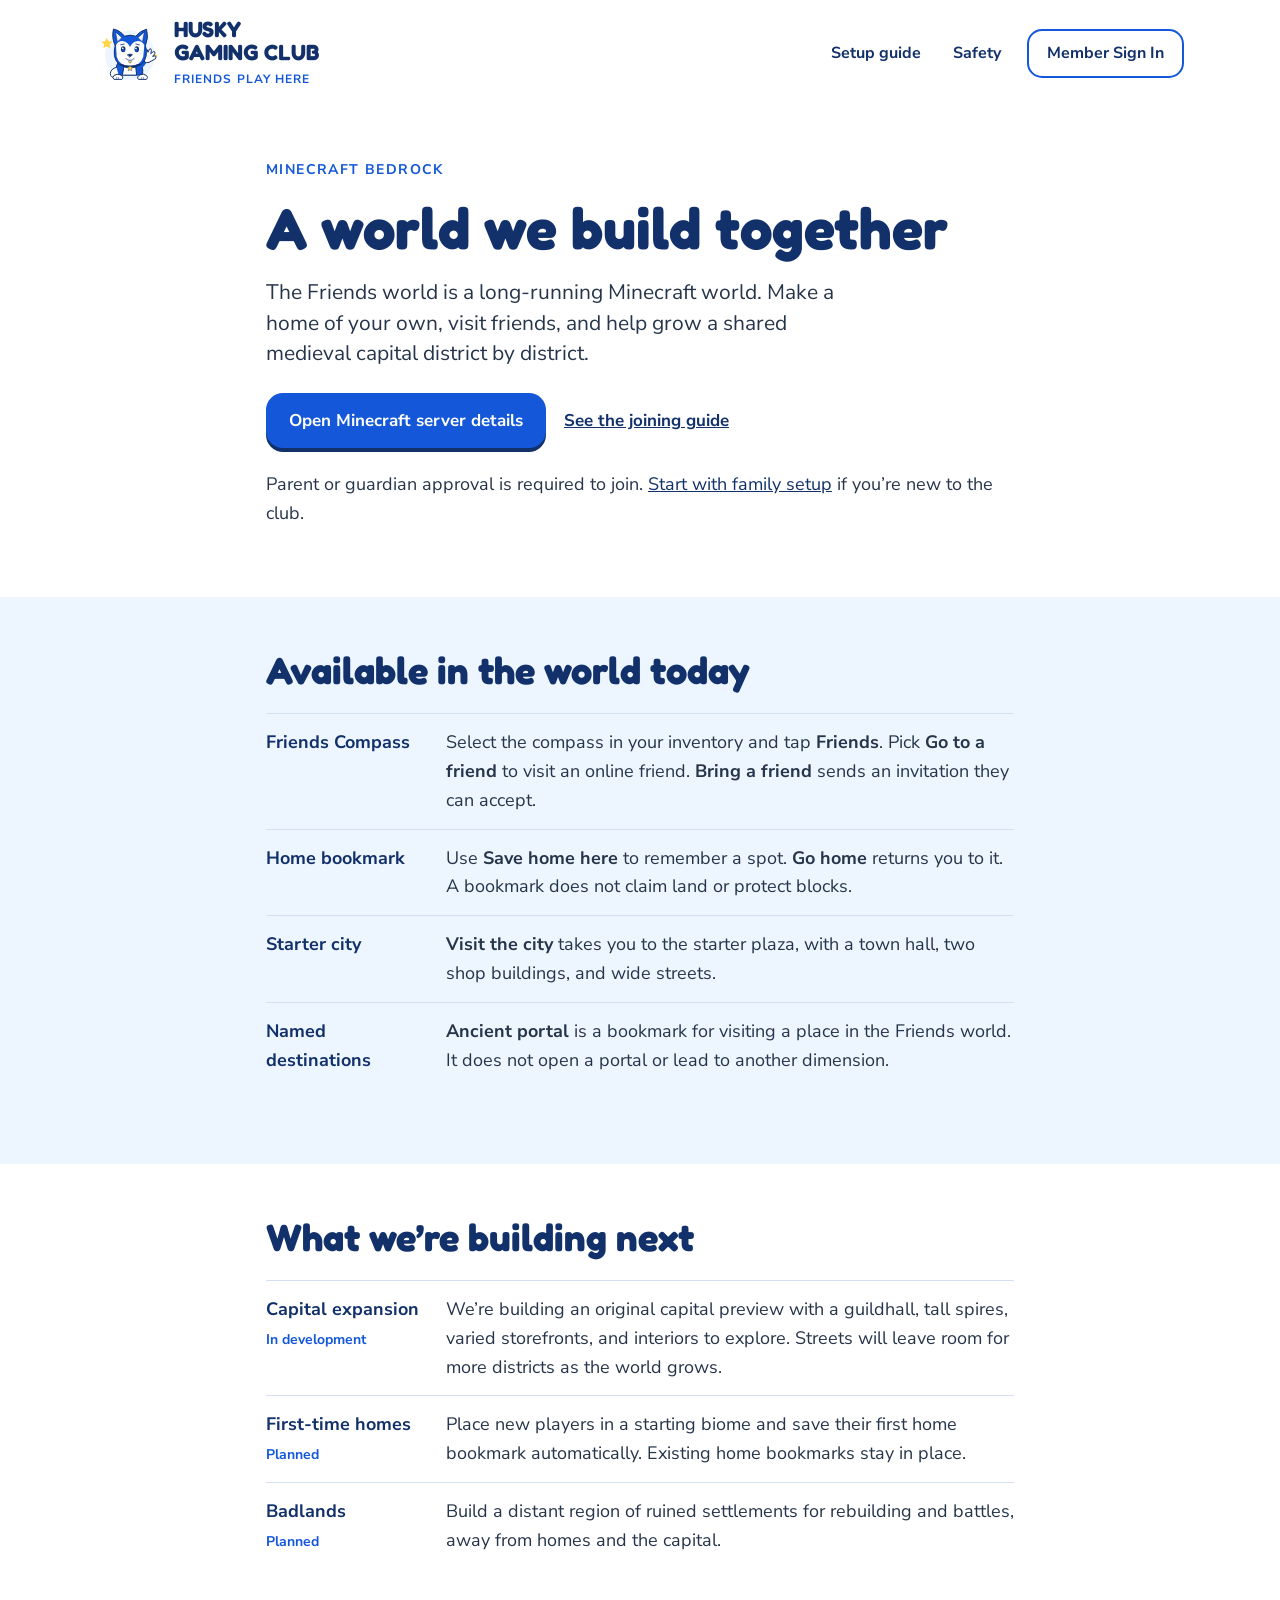
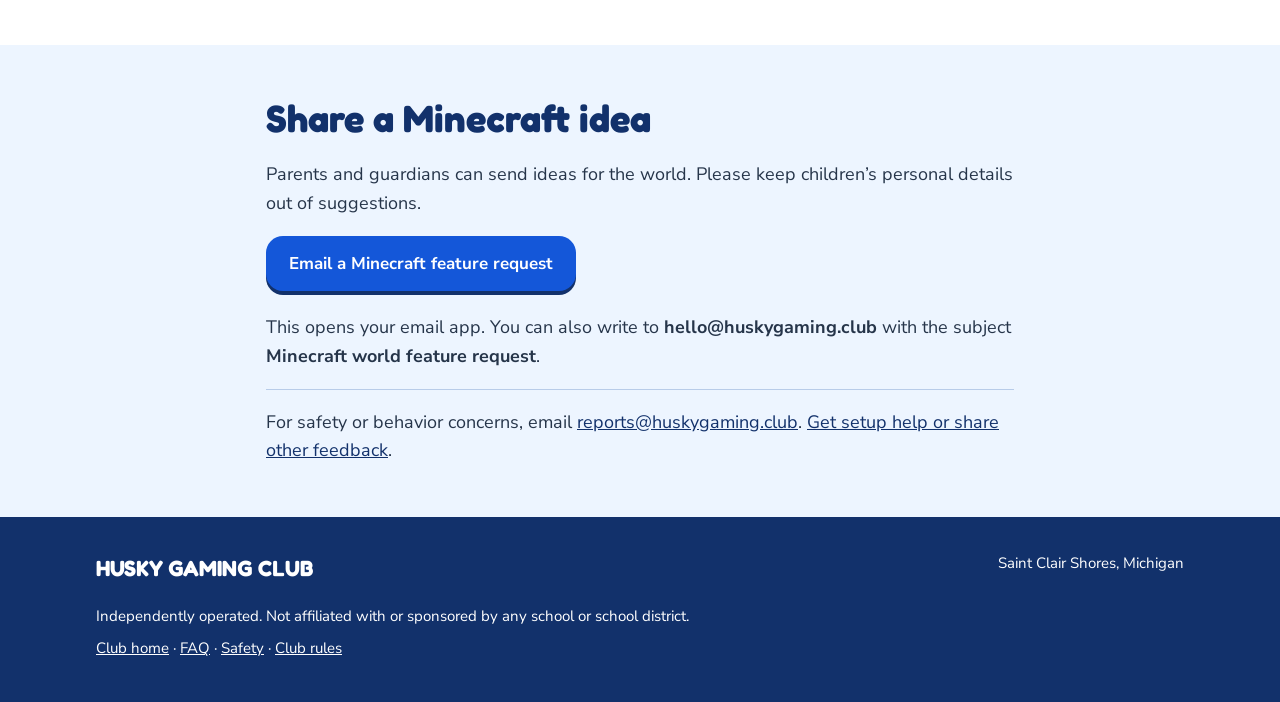
==== site/minecraft/index.html @ 35698ff7 "Add public Minecraft Friends world guide" ====
<!doctype html>
<html lang="en">
<head>
  <meta charset="utf-8">
  <meta name="viewport" content="width=device-width, initial-scale=1">
  <meta name="description" content="Explore Husky Gaming Club’s shared Minecraft Bedrock world, Friends Compass, home bookmarks, and plans for the capital.">
  <meta name="theme-color" content="#1457D9">
  <meta http-equiv="Content-Security-Policy" content="default-src 'self'; script-src 'self'; style-src 'self'; img-src 'self'; connect-src 'none'; object-src 'none'; base-uri 'none'; form-action 'none'">
  <title>Minecraft Friends World | Husky Gaming Club</title>
  <link rel="icon" href="../favicon.svg?v=blue-white-1" type="image/svg+xml">
  <link rel="stylesheet" href="../styles.css?v=20261114-minecraft">
</head>
<body>
  <a class="skip-link" href="#main">Skip to content</a>
  <header class="wrap masthead">
    <a href="../" class="brand" aria-label="Husky Gaming Club home"><img src="../mascot.svg" alt=""><span>HUSKY<br>GAMING CLUB<small>FRIENDS PLAY HERE</small></span></a>
    <nav aria-label="Main navigation">
      <a href="../#minecraft-setup">Setup guide</a>
      <a href="../#safety">Safety</a>
      <a class="signin" href="https://talk.huskygaming.club/apps/huskyclub/family">Member Sign In</a>
    </nav>
  </header>
  <main id="main" class="minecraft-page">
    <section class="info-section" aria-labelledby="world-title">
      <div class="wrap info-inner">
        <p class="eyebrow">MINECRAFT BEDROCK</p>
        <h1 id="world-title">A world we build together</h1>
        <p class="intro">The Friends world is a long-running Minecraft world. Make a home of your own, visit friends, and help grow a shared medieval capital district by district.</p>
        <div class="actions">
          <a class="button" href="https://talk.huskygaming.club/apps/huskyclub/play">Open Minecraft server details</a>
          <a class="text-link" href="../#minecraft-setup">See the joining guide</a>
        </div>
        <p>Parent or guardian approval is required to join. <a href="../#get-started">Start with family setup</a> if you’re new to the club.</p>
      </div>
    </section>
    <section class="info-section rules-section" aria-labelledby="live-title">
      <div class="wrap info-inner">
        <h2 id="live-title">Available in the world today</h2>
        <dl class="oversight-list">
          <div><dt>Friends Compass</dt><dd>Select the compass in your inventory and tap <strong>Friends</strong>. Pick <strong>Go to a friend</strong> to visit an online friend. <strong>Bring a friend</strong> sends an invitation they can accept.</dd></div>
          <div><dt>Home bookmark</dt><dd>Use <strong>Save home here</strong> to remember a spot. <strong>Go home</strong> returns you to it. A bookmark does not claim land or protect blocks.</dd></div>
          <div><dt>Starter city</dt><dd><strong>Visit the city</strong> takes you to the starter plaza, with a town hall, two shop buildings, and wide streets.</dd></div>
          <div><dt>Named destinations</dt><dd><strong>Ancient portal</strong> is a bookmark for visiting a place in the Friends world. It does not open a portal or lead to another dimension.</dd></div>
        </dl>
      </div>
    </section>
    <section class="info-section" aria-labelledby="roadmap-title">
      <div class="wrap info-inner">
        <h2 id="roadmap-title">What we’re building next</h2>
        <dl class="oversight-list">
          <div><dt>Capital expansion<br><small>In development</small></dt><dd>We’re building an original capital preview with a guildhall, tall spires, varied storefronts, and interiors to explore. Streets will leave room for more districts as the world grows.</dd></div>
          <div><dt>First-time homes<br><small>Planned</small></dt><dd>Place new players in a starting biome and save their first home bookmark automatically. Existing home bookmarks stay in place.</dd></div>
          <div><dt>Badlands<br><small>Planned</small></dt><dd>Build a distant region of ruined settlements for rebuilding and battles, away from homes and the capital.</dd></div>
        </dl>
      </div>
    </section>
    <section class="info-section rules-section" aria-labelledby="ideas-title">
      <div class="wrap info-inner">
        <h2 id="ideas-title">Share a Minecraft idea</h2>
        <p>Parents and guardians can send ideas for the world. Please keep children’s personal details out of suggestions.</p>
        <div class="actions">
          <a class="button" href="mailto:hello@huskygaming.club?subject=Minecraft%20world%20feature%20request">Email a Minecraft feature request</a>
        </div>
        <p>This opens your email app. You can also write to <strong>hello@huskygaming.club</strong> with the subject <strong>Minecraft world feature request</strong>.</p>
        <p class="report-note">For safety or behavior concerns, email <a href="mailto:reports@huskygaming.club">reports@huskygaming.club</a>. <a href="../#feedback">Get setup help or share other feedback</a>.</p>
      </div>
    </section>
  </main>
  <footer>
    <div class="wrap">
      <div class="footer-top"><strong>HUSKY GAMING CLUB</strong><span>Saint Clair Shores, Michigan</span></div>
      <p>Independently operated. Not affiliated with or sponsored by any school or school district.</p>
      <p><a href="../">Club home</a> · <a href="../#faq">FAQ</a> · <a href="../#safety">Safety</a> · <a href="../#rules">Club rules</a></p>
    </div>
  </footer>
</body>
</html>
---- site/styles.css ----
@font-face{font-family:Fredoka;src:url("./fonts/Fredoka-Bold.ttf") format("truetype");font-weight:700;font-display:swap}@font-face{font-family:"Nunito Sans";src:url("./fonts/NunitoSans-Regular.ttf") format("truetype");font-weight:400;font-display:swap}@font-face{font-family:"Nunito Sans";src:url("./fonts/NunitoSans-Bold.ttf") format("truetype");font-weight:700;font-display:swap}
:root{--blue:#1457D9;--deep:#12316B;--ice:#EDF5FF;--yellow:#FFD447;--text:#26354A;--white:#FFFFFF}
*{box-sizing:border-box}html{scroll-behavior:smooth;scroll-padding-top:24px}body{margin:0;background:var(--white);color:var(--text);font:18px/1.6 "Nunito Sans",Arial,sans-serif}h1,h2,h3,.brand,.pennant{font-family:Fredoka,"Arial Rounded MT Bold",sans-serif;font-weight:700;color:var(--deep)}h1,h2,h3,p{margin-top:0}a{color:var(--deep)}a:focus-visible,button:focus-visible,summary:focus-visible{outline:3px solid var(--deep);outline-offset:5px}[hidden]{display:none!important}.wrap{max-width:1160px;margin:auto;padding-left:36px;padding-right:36px}.skip-link{position:absolute;top:-100px;left:20px;padding:12px;background:var(--yellow);z-index:10}.skip-link:focus{top:12px}.masthead{display:flex;align-items:center;justify-content:space-between;gap:24px;padding-top:18px;padding-bottom:18px}.brand{display:flex;align-items:center;gap:10px;text-decoration:none;font-size:22px;line-height:1.05}.brand img{width:68px;height:62px;object-fit:contain}.brand small{display:block;font:700 12px/1.6 "Nunito Sans",sans-serif;letter-spacing:.09em;color:var(--blue);margin-top:6px}nav{display:flex;gap:20px;align-items:center}nav a{padding:12px 6px;min-height:48px;text-decoration:none;font-weight:700;font-size:16px}nav .signin{border:2px solid var(--blue);border-radius:15px;padding:10px 18px}.team-strip{background:var(--blue);color:white;text-align:center;padding:9px 20px;font-weight:700;font-size:16px}.team-strip span{color:var(--yellow);padding:0 15px}.hero{display:grid;grid-template-columns:1.15fr 1fr;align-items:center;gap:30px;padding-top:46px;padding-bottom:56px}.eyebrow{font-size:14px;letter-spacing:.1em;color:var(--blue);font-weight:700;margin-bottom:15px}.hero h1{font-size:clamp(42px,4.8vw,62px);line-height:1.08;letter-spacing:-.02em;margin-bottom:20px}.hero h1 span{color:var(--blue)}.intro{font-size:21px;line-height:1.45;max-width:510px;margin-bottom:24px}.actions{display:flex;align-items:center;gap:18px;flex-wrap:wrap}.button{display:inline-flex;align-items:center;justify-content:center;gap:16px;min-height:52px;padding:14px 23px;background:var(--blue);color:white;border-radius:17px;font-weight:700;text-decoration:none;border:0;box-shadow:0 4px 0 var(--deep);transition:transform .16s,box-shadow .16s;font-size:17px}.button:hover{transform:translateY(-3px);box-shadow:0 7px 0 var(--deep)}.text-link{font-size:17px;font-weight:700;padding:12px 0;min-height:48px}.affiliation{font-size:14px;line-height:1.5;margin:24px 0 0;max-width:510px}.mascot-card{position:relative;text-align:center}.mascot{height:auto;width:100%;max-width:430px;display:block;margin:auto;transition:transform .2s}.mascot-card:hover .mascot{transform:rotate(-2deg)}.pennant{display:inline-block;background:var(--blue);color:white;font-size:21px;padding:8px 30px;clip-path:polygon(0 0,100% 0,94% 50%,100% 100%,0 100%,6% 50%);transform:rotate(-4deg);margin-top:-15px}.pennant span{color:var(--yellow)}.club-section{background:var(--ice);padding:46px 0}.section-heading{text-align:center;max-width:650px;margin:0 auto 30px}.section-heading h2{font-size:38px;line-height:1.14;margin-bottom:15px}.games{display:grid;grid-template-columns:repeat(3,1fr);gap:22px}.game{border:2px solid #CFDFFF;border-radius:24px;background:white;padding:28px;text-align:center}.game h3{font-size:25px;margin:15px 0 8px}.game p{margin:0;font-size:17px}.tile{width:90px;height:80px;margin:auto;display:flex;align-items:center;justify-content:center;gap:4px;background:var(--ice);border-radius:20px;color:var(--blue);font-family:Fredoka;font-size:35px}.blocks i{display:block;width:24px;height:28px;background:var(--blue);border-bottom:7px solid var(--deep);border-top:7px solid var(--yellow)}.blocks i:nth-child(2){transform:translateY(-12px)}.roblox i{display:block;width:45px;height:45px;border:13px solid var(--blue);transform:rotate(20deg)}footer{background:var(--deep);color:white;padding:34px 0;font-size:15px}.footer-top{display:flex;justify-content:space-between;gap:20px;margin-bottom:18px}.footer-top strong{font-family:Fredoka;font-size:22px}footer p{max-width:850px;margin:8px 0}.footer-small{font-size:14px}
@media(max-width:760px){.wrap{padding-left:22px;padding-right:22px}.masthead{gap:14px}.brand{font-size:18px}.brand img{width:50px;height:50px}.brand small{display:none}nav{gap:0}.masthead nav a:not(.signin){display:none}nav .signin{font-size:14px;padding:10px 12px;white-space:nowrap}.team-strip{font-size:14px}.team-strip span{padding:0 7px}.hero{grid-template-columns:1fr;padding-top:24px;padding-bottom:36px;gap:22px}.mascot-card{order:-1;max-width:195px;margin:auto}.pennant{font-size:15px;padding:5px 22px;margin-top:-10px}.hero h1{font-size:40px;line-height:1.08}.hero .eyebrow{display:none}.intro{font-size:18px;margin-bottom:18px}.actions{gap:14px}.button{width:100%;min-height:54px;font-size:17px}.actions .text-link{width:100%;text-align:center;padding:8px}.affiliation{margin-top:14px}.club-section{padding:35px 0}.section-heading h2{font-size:31px}.games{grid-template-columns:1fr;gap:15px}.game{display:grid;grid-template-columns:80px 1fr;text-align:left;column-gap:18px;padding:22px}.tile{grid-row:1/3;width:75px;height:75px}.game h3{margin:4px 0;font-size:23px}.game p{font-size:16px}.footer-top{display:block}.footer-top span{display:block;margin-top:8px}}@media(prefers-reduced-motion:reduce){html{scroll-behavior:auto}.button,.mascot{transition:none}.button:hover,.mascot-card:hover .mascot{transform:none}}

.setup-section{background:#F6F9FF;border-top:1px solid #D4E1F5;padding:55px 0}.setup-layout{display:grid;grid-template-columns:1.08fr 1fr;gap:44px;align-items:start}.setup-steps{counter-reset:setup;list-style:none;padding:0;margin:0}.setup-steps>li{counter-increment:setup;position:relative;padding:0 0 26px 54px}.setup-steps>li:before{content:counter(setup);position:absolute;left:0;top:0;width:36px;height:36px;display:grid;place-items:center;background:#1457D9;color:white;border-radius:12px;font:700 23px Fredoka}.setup-steps h3,.qr-intro h3{font-size:24px;line-height:1.25;margin-bottom:10px}.setup-steps p{font-size:17px;margin:8px 0}.setup-help{font-size:16px;background:white;border:1px solid #D4E1F5;border-radius:12px;padding:14px 16px;margin-bottom:0}.qr-intro p{font-size:17px}.qr-grid{display:grid;grid-template-columns:1fr 1fr;gap:16px}.qr-card{background:white;border:1px solid #D4E1F5;box-shadow:0 5px 18px #12316B08;border-radius:20px;text-align:center;padding:22px 16px;display:flex;flex-direction:column;align-items:center}.qr-card h3{font-size:22px;margin:0 0 12px}.qr-card img{width:180px;max-width:100%;height:auto;image-rendering:pixelated}.qr-card p{font-size:16px;line-height:1.45;margin:12px 0 18px;flex:1}.qr-card .button{font-size:15px;line-height:1.35;min-height:54px;width:100%;padding:12px;box-shadow:none;border-radius:12px}.qr-download{min-height:44px;padding:12px 4px 0;font-size:14px;font-weight:700}.qr-note{font-size:14px;line-height:1.5;margin:18px 0 0}@media(max-width:900px){.setup-layout{grid-template-columns:1fr;gap:32px}.qr-card img{width:180px}}@media(max-width:460px){.qr-grid{grid-template-columns:1fr}.qr-card{display:grid;grid-template-columns:112px 1fr;gap:10px 14px;text-align:left;padding:20px}.qr-card img{grid-column:1;grid-row:1/4;width:112px}.qr-card h3{grid-column:2;margin:0;font-size:21px}.qr-card p{grid-column:2;margin:0;font-size:15px}.qr-card .button,.qr-download{grid-column:1/-1;text-align:center}.setup-steps>li{padding-left:48px}.setup-section{padding:35px 0}}
@media print{nav,.skip-link,.hero,.club-section,footer,.team-strip,.qr-download{display:none!important}.setup-section{padding:0;background:white}.setup-layout{display:block}.qr-grid{grid-template-columns:repeat(2,1fr)}.qr-card{break-inside:avoid}.setup-help{break-inside:avoid}.button{box-shadow:none}.setup-section a{color:#12316B}.qr-card .button{background:white;color:#12316B;border:1px solid #12316B}}

/* Keep the first useful action ahead of decoration, especially on phones. */
.hero{padding-top:32px;padding-bottom:36px;grid-template-columns:1.3fr 1fr}
.hero h1{font-size:clamp(36px,4.2vw,54px)}
.hero .intro{font-size:19px;max-width:560px}
.start-actions{display:flex;flex-direction:column;align-items:stretch;gap:14px;max-width:470px}
.start-actions .button{text-align:center;line-height:1.35}
.button-secondary{background:var(--ice);color:var(--deep);border:2px solid var(--blue);box-shadow:none}
.button-secondary:hover{box-shadow:none}
/* Give returning members both destinations without extending the mobile hero. */
.member-shortcuts{display:grid;grid-template-columns:repeat(2,minmax(0,1fr));gap:8px}
.member-shortcuts .text-link{display:grid;place-items:center;text-align:center;padding:8px 4px;line-height:1.3;text-underline-offset:3px}
.minecraft-shortcut{background:var(--ice);border-radius:12px}
.setup-steps .parent-note{font-size:16px;background:var(--white);border:1px solid #D4E1F5;border-radius:12px;padding:12px 14px;margin-top:12px}
.talk-steps{font-size:17px;padding-left:22px;margin:12px 0}
.talk-steps li{padding-left:3px;margin-bottom:8px}
.talk-steps li::marker{font-weight:700;color:var(--deep)}
.approval-note{font-size:16px;line-height:1.5;margin:22px 0 0;max-width:560px}
.family-links{display:flex;flex-wrap:wrap;gap:4px 20px;margin-top:8px}
.family-links a{display:inline-flex;align-items:center;min-height:44px;padding:8px 0;font-size:16px;text-decoration:underline;text-underline-offset:3px}
.hero .mascot{max-width:340px}
footer a{color:white}
@media(max-width:760px){.hero{grid-template-columns:1fr;padding-top:24px;gap:0}.hero .mascot-card{display:none}.hero h1{font-size:38px}.hero .intro{font-size:18px}.start-actions{max-width:none}.approval-note{font-size:16px}}
@media print{.setup-section{border:0}.setup-section .section-heading{margin-bottom:20px}}
@media(max-width:380px){.masthead{gap:10px;padding-left:18px;padding-right:18px}.brand{font-size:16px;gap:8px}.brand img{width:42px;height:42px}nav .signin{font-size:13px;padding:9px 10px}}

@media(max-width:760px){.game a{grid-column:2}}
@media(max-width:340px){.team-strip{display:none}.hero{padding-top:18px}.hero h1{font-size:34px;margin-bottom:14px}.start-actions{gap:10px}.start-actions .button{padding:10px 12px}.member-shortcuts .text-link{font-size:16px}}

.info-section{padding:52px 0}
.info-inner{max-width:820px}
.info-section h2{font-size:clamp(30px,4vw,38px);line-height:1.15;margin-bottom:20px}
.faq-list{border-top:1px solid #D4E1F5}
.faq-list details{border-bottom:1px solid #D4E1F5}
.faq-list summary{min-height:48px;padding:13px 0;cursor:pointer;font-weight:700;color:var(--deep);line-height:1.4}
.faq-list summary::marker{color:var(--blue)}
.faq-list p{margin:0;padding:0 0 16px 18px;font-size:17px}
.rules-section{background:var(--ice)}
.club-rules{padding-left:22px;margin:0 0 24px}
.club-rules li{padding-left:3px;margin-bottom:12px}
.club-rules li::marker,.club-rules strong{color:var(--deep)}
.report-note{margin:0;padding-top:18px;border-top:1px solid #B8CCE9;overflow-wrap:anywhere}
@media(max-width:760px){.info-section{padding:36px 0}.family-links{gap:4px 18px}.family-links a{display:inline-flex;font-size:15px}}
@media print{.info-section{display:none}}

.oversight-list{margin:0 0 24px}
.oversight-list div{display:grid;grid-template-columns:160px 1fr;gap:20px;padding:14px 0;border-top:1px solid #D4E1F5}
.oversight-list dt{font-weight:700;color:var(--deep)}
.oversight-list dd{margin:0}
@media(max-width:600px){.oversight-list div{grid-template-columns:1fr;gap:4px}}

.feedback{margin-top:30px}
.feedback h3{font-size:24px;line-height:1.25;margin-bottom:10px}
.feedback ul{padding-left:22px;margin:0}
.feedback li{margin-bottom:8px}
.feedback a{font-weight:700;text-underline-offset:3px}

.minecraft-page h1{font-size:clamp(38px,6vw,58px);line-height:1.08;margin-bottom:18px}
.minecraft-page .intro{max-width:600px}
.minecraft-page .actions+p{margin-top:22px}
.minecraft-page dt small{display:inline-block;margin-top:3px;color:var(--blue);font-size:14px}
@media(max-width:760px){.masthead nav a.minecraft-nav{display:inline-flex;align-items:center;min-height:44px;font-size:14px;padding:6px 8px}.minecraft-page .actions{align-items:stretch}}
@media(max-width:420px){.masthead nav a.minecraft-nav{display:none}}
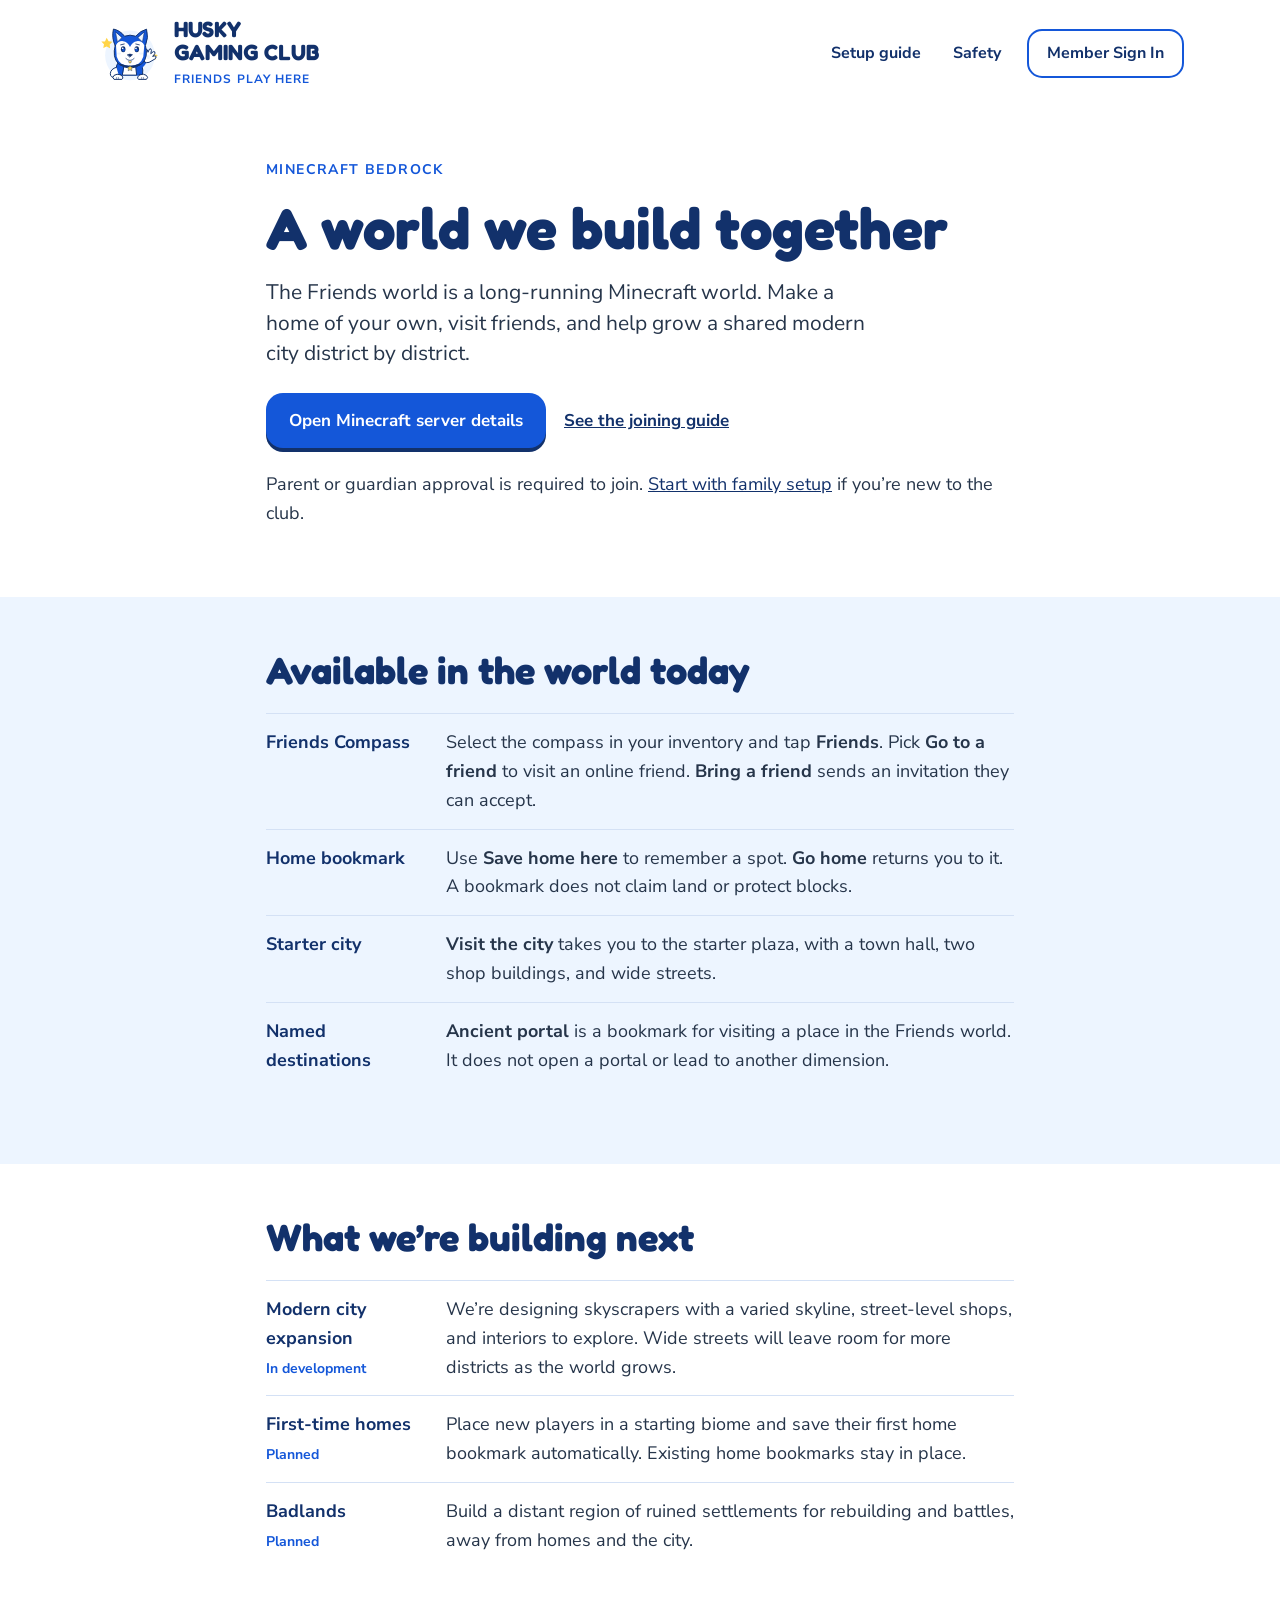
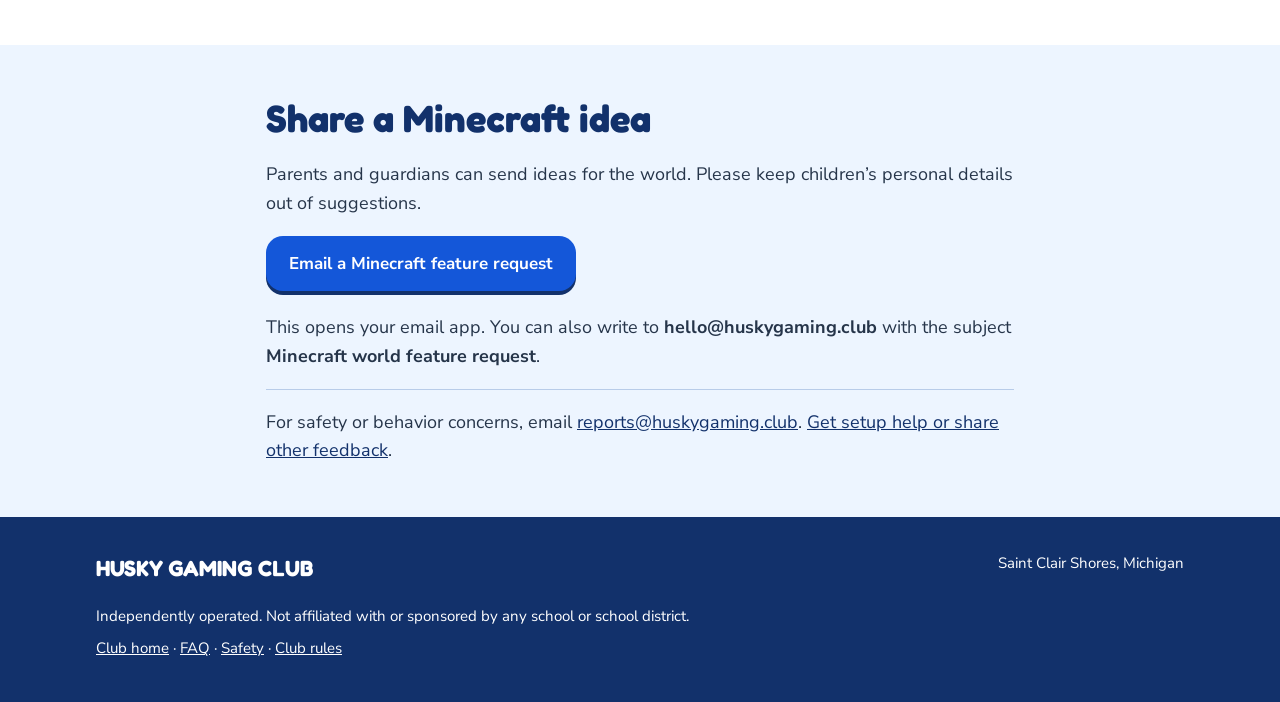
==== commit eb92f3e5: "Describe the planned modern Minecraft skyline" ====
--- a/site/minecraft/index.html
+++ b/site/minecraft/index.html
@@ -3,7 +3,7 @@
 <head>
   <meta charset="utf-8">
   <meta name="viewport" content="width=device-width, initial-scale=1">
-  <meta name="description" content="Explore Husky Gaming Club’s shared Minecraft Bedrock world, Friends Compass, home bookmarks, and plans for the capital.">
+  <meta name="description" content="Explore Husky Gaming Club’s shared Minecraft Bedrock world, Friends Compass, home bookmarks, and plans for a modern city.">
   <meta name="theme-color" content="#1457D9">
   <meta http-equiv="Content-Security-Policy" content="default-src 'self'; script-src 'self'; style-src 'self'; img-src 'self'; connect-src 'none'; object-src 'none'; base-uri 'none'; form-action 'none'">
   <title>Minecraft Friends World | Husky Gaming Club</title>
@@ -25,7 +25,7 @@
       <div class="wrap info-inner">
         <p class="eyebrow">MINECRAFT BEDROCK</p>
         <h1 id="world-title">A world we build together</h1>
-        <p class="intro">The Friends world is a long-running Minecraft world. Make a home of your own, visit friends, and help grow a shared medieval capital district by district.</p>
+        <p class="intro">The Friends world is a long-running Minecraft world. Make a home of your own, visit friends, and help grow a shared modern city district by district.</p>
         <div class="actions">
           <a class="button" href="https://talk.huskygaming.club/apps/huskyclub/play">Open Minecraft server details</a>
           <a class="text-link" href="../#minecraft-setup">See the joining guide</a>
@@ -48,9 +48,9 @@
       <div class="wrap info-inner">
         <h2 id="roadmap-title">What we’re building next</h2>
         <dl class="oversight-list">
-          <div><dt>Capital expansion<br><small>In development</small></dt><dd>We’re building an original capital preview with a guildhall, tall spires, varied storefronts, and interiors to explore. Streets will leave room for more districts as the world grows.</dd></div>
+          <div><dt>Modern city expansion<br><small>In development</small></dt><dd>We’re designing skyscrapers with a varied skyline, street-level shops, and interiors to explore. Wide streets will leave room for more districts as the world grows.</dd></div>
           <div><dt>First-time homes<br><small>Planned</small></dt><dd>Place new players in a starting biome and save their first home bookmark automatically. Existing home bookmarks stay in place.</dd></div>
-          <div><dt>Badlands<br><small>Planned</small></dt><dd>Build a distant region of ruined settlements for rebuilding and battles, away from homes and the capital.</dd></div>
+          <div><dt>Badlands<br><small>Planned</small></dt><dd>Build a distant region of ruined settlements for rebuilding and battles, away from homes and the city.</dd></div>
         </dl>
       </div>
     </section>
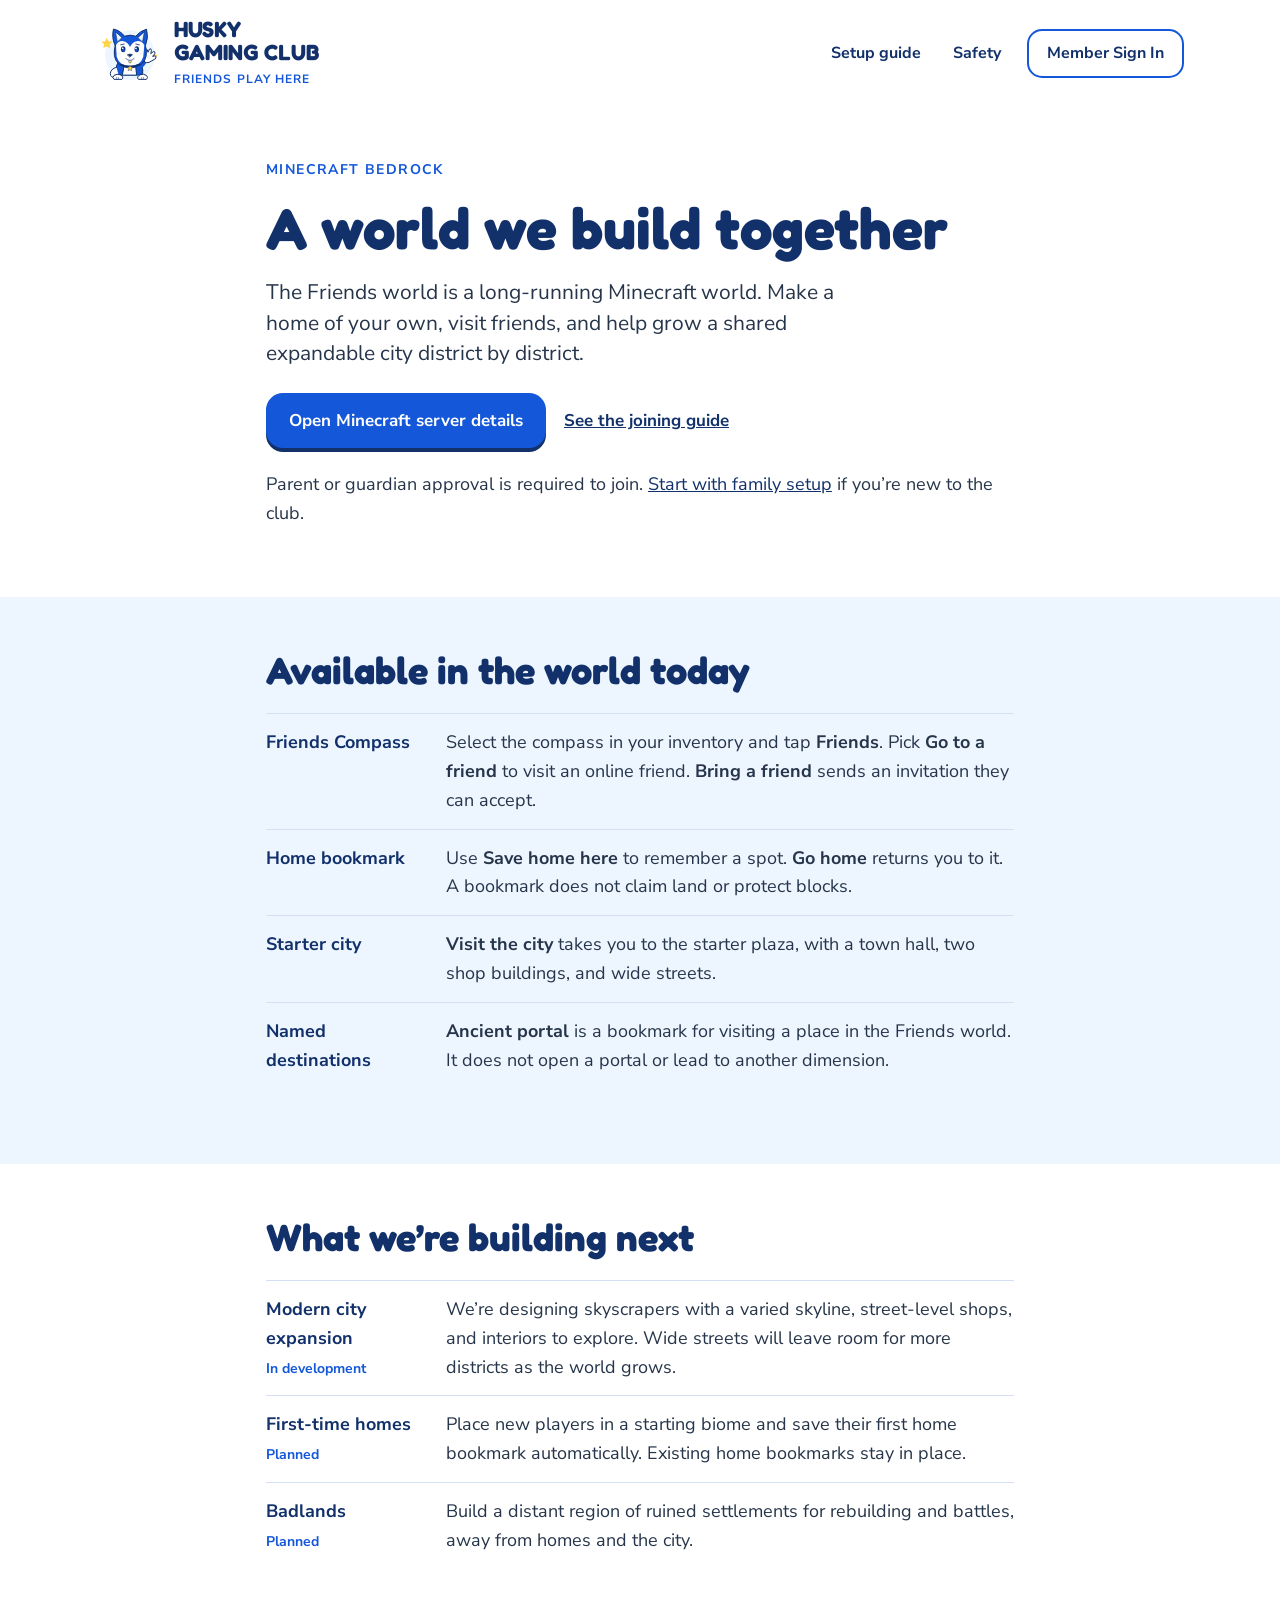
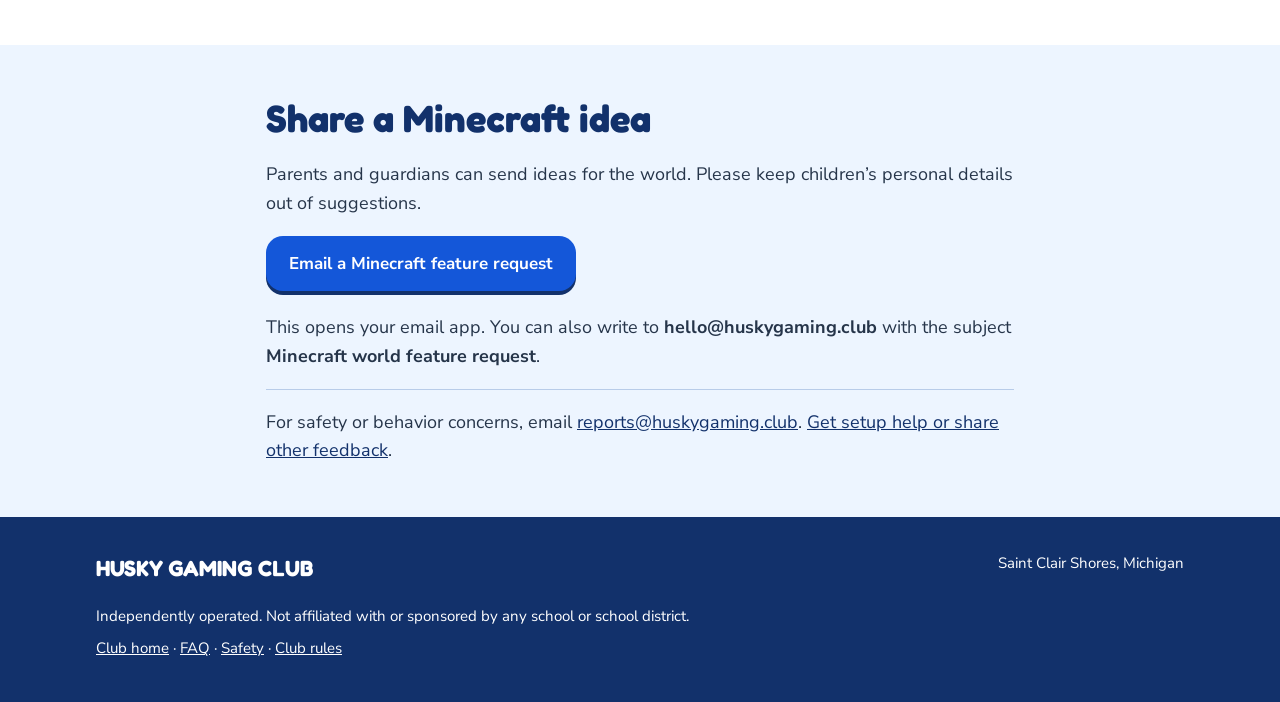
==== commit e63c2425: "Use the shared expandable city wording" ====
--- a/site/minecraft/index.html
+++ b/site/minecraft/index.html
@@ -25,7 +25,7 @@
       <div class="wrap info-inner">
         <p class="eyebrow">MINECRAFT BEDROCK</p>
         <h1 id="world-title">A world we build together</h1>
-        <p class="intro">The Friends world is a long-running Minecraft world. Make a home of your own, visit friends, and help grow a shared modern city district by district.</p>
+        <p class="intro">The Friends world is a long-running Minecraft world. Make a home of your own, visit friends, and help grow a shared expandable city district by district.</p>
         <div class="actions">
           <a class="button" href="https://talk.huskygaming.club/apps/huskyclub/play">Open Minecraft server details</a>
           <a class="text-link" href="../#minecraft-setup">See the joining guide</a>
